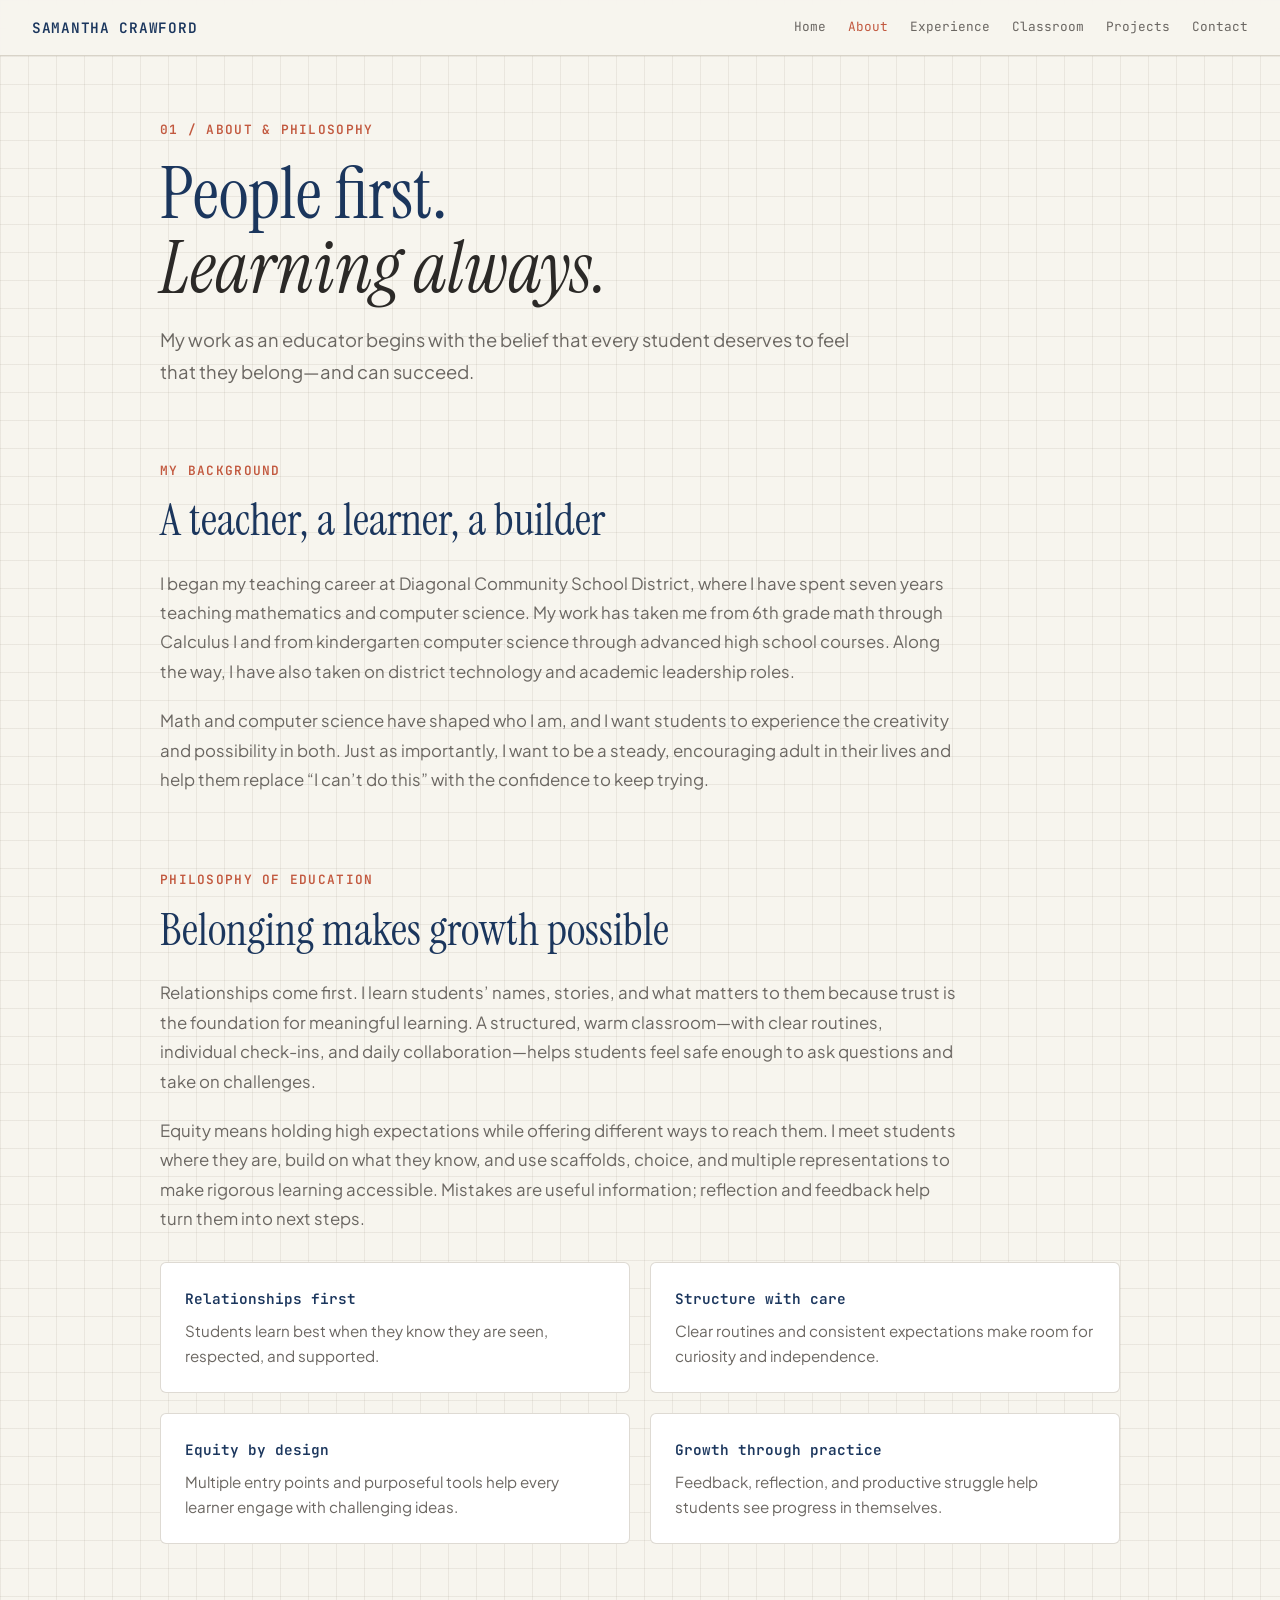
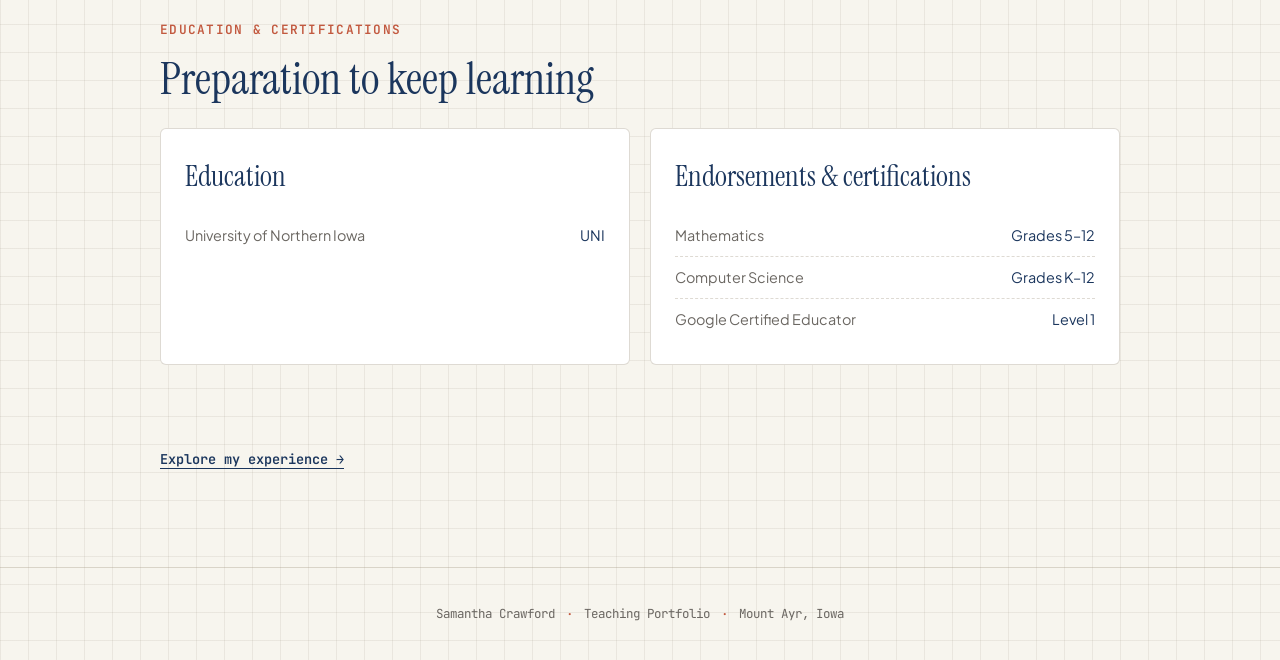
==== about.html @ a3347830 "Initial commit" ====
<!DOCTYPE html>
<html lang="en">
<head>
    <meta charset="UTF-8">
    <meta name="viewport" content="width=device-width, initial-scale=1.0">
    <meta name="description" content="Samantha Crawford's background, education, certifications, and philosophy of education.">
    <title>About &amp; Philosophy — Samantha Crawford</title>
    <link rel="preconnect" href="https://fonts.googleapis.com">
    <link rel="preconnect" href="https://fonts.gstatic.com" crossorigin>
    <link href="https://fonts.googleapis.com/css2?family=Instrument+Serif:ital@0;1&family=JetBrains+Mono:wght@400;500;600&family=Plus+Jakarta+Sans:wght@400;500;600;700&display=swap" rel="stylesheet">
    <link rel="stylesheet" href="styles.css">
</head>
<body>
    <header class="site-header">
        <a class="logo" href="index.html">Samantha Crawford</a>
        <nav aria-label="Main navigation">
            <a href="index.html">Home</a>
            <a href="about.html" aria-current="page">About</a>
            <a href="experience.html">Experience</a>
            <a href="classroom.html">Classroom</a>
            <a href="projects.html">Projects</a>
            <a href="contact.html">Contact</a>
        </nav>
    </header>

    <main>
        <div class="page-intro">
            <p class="eyebrow">01 / About &amp; Philosophy</p>
            <h1>People first.<br><span class="italic">Learning always.</span></h1>
            <p class="bio">My work as an educator begins with the belief that every student deserves to feel that they belong—and can succeed.</p>
        </div>

        <section>
            <div class="section-header">My background</div>
            <h2>A teacher, a learner, a builder</h2>
            <p class="philosophy-text">
                I began my teaching career at Diagonal Community School District, where I have spent seven years teaching mathematics and computer science. My work has taken me from 6th grade math through Calculus I and from kindergarten computer science through advanced high school courses. Along the way, I have also taken on district technology and academic leadership roles.
            </p>
            <p class="philosophy-text">
                Math and computer science have shaped who I am, and I want students to experience the creativity and possibility in both. Just as importantly, I want to be a steady, encouraging adult in their lives and help them replace “I can’t do this” with the confidence to keep trying.
            </p>
        </section>

        <section>
            <div class="section-header">Philosophy of education</div>
            <h2>Belonging makes growth possible</h2>
            <p class="philosophy-text">
                Relationships come first. I learn students’ names, stories, and what matters to them because trust is the foundation for meaningful learning. A structured, warm classroom—with clear routines, individual check-ins, and daily collaboration—helps students feel safe enough to ask questions and take on challenges.
            </p>
            <p class="philosophy-text">
                Equity means holding high expectations while offering different ways to reach them. I meet students where they are, build on what they know, and use scaffolds, choice, and multiple representations to make rigorous learning accessible. Mistakes are useful information; reflection and feedback help turn them into next steps.
            </p>
            <div class="pillars-grid">
                <article class="pillar-card">
                    <h3 class="pillar-title">Relationships first</h3>
                    <p class="pillar-desc">Students learn best when they know they are seen, respected, and supported.</p>
                </article>
                <article class="pillar-card">
                    <h3 class="pillar-title">Structure with care</h3>
                    <p class="pillar-desc">Clear routines and consistent expectations make room for curiosity and independence.</p>
                </article>
                <article class="pillar-card">
                    <h3 class="pillar-title">Equity by design</h3>
                    <p class="pillar-desc">Multiple entry points and purposeful tools help every learner engage with challenging ideas.</p>
                </article>
                <article class="pillar-card">
                    <h3 class="pillar-title">Growth through practice</h3>
                    <p class="pillar-desc">Feedback, reflection, and productive struggle help students see progress in themselves.</p>
                </article>
            </div>
        </section>

        <section>
            <div class="section-header">Education &amp; certifications</div>
            <h2>Preparation to keep learning</h2>
            <div class="courses-grid">
                <article class="course-box">
                    <h3>Education</h3>
                    <ul class="course-list">
                        <li><span>University of Northern Iowa</span><span>UNI</span></li>
                    </ul>
                </article>
                <article class="course-box">
                    <h3>Endorsements &amp; certifications</h3>
                    <ul class="course-list">
                        <li><span>Mathematics</span><span>Grades 5–12</span></li>
                        <li><span>Computer Science</span><span>Grades K–12</span></li>
                        <li><span>Google Certified Educator</span><span>Level 1</span></li>
                    </ul>
                </article>
            </div>
        </section>

        <div class="page-next">
            <a class="text-link" href="experience.html">Explore my experience <span aria-hidden="true">→</span></a>
        </div>
    </main>

    <footer>
        Samantha Crawford <span aria-hidden="true">·</span> Teaching Portfolio <span aria-hidden="true">·</span> Mount Ayr, Iowa
    </footer>
</body>
</html>
---- styles.css ----
:root {
    --bg-color: #f7f5ee;
    --grid-color: rgba(160, 150, 130, 0.15);
    --text-main: #2b2927;
    --text-muted: #6b6762;
    --primary: #1b365d;
    --accent: #c2593f;
    --card-bg: #fff;
    --border-color: rgba(160, 150, 130, 0.35);
}

* {
    box-sizing: border-box;
    margin: 0;
    padding: 0;
}

html {
    scroll-behavior: smooth;
}

body {
    min-width: 0;
    background-color: var(--bg-color);
    background-image:
        linear-gradient(to right, var(--grid-color) 1px, transparent 1px),
        linear-gradient(to bottom, var(--grid-color) 1px, transparent 1px);
    background-size: 28px 28px;
    color: var(--text-main);
    font-family: "Plus Jakarta Sans", sans-serif;
    line-height: 1.6;
}

a {
    color: inherit;
}

a:focus-visible {
    outline: 3px solid var(--accent);
    outline-offset: 4px;
}

.site-header {
    position: sticky;
    top: 0;
    z-index: 10;
    display: flex;
    align-items: center;
    justify-content: space-between;
    gap: 24px;
    padding: 16px 32px;
    border-bottom: 1px solid var(--border-color);
    background: rgba(247, 245, 238, 0.94);
    backdrop-filter: blur(8px);
}

.logo {
    flex-shrink: 0;
    color: var(--primary);
    font-family: "JetBrains Mono", monospace;
    font-size: 0.9rem;
    font-weight: 600;
    letter-spacing: 0.05em;
    text-decoration: none;
    text-transform: uppercase;
}

.site-header nav {
    display: flex;
    flex-wrap: wrap;
    justify-content: flex-end;
    gap: 8px 22px;
}

.site-header nav a {
    color: var(--text-muted);
    font-family: "JetBrains Mono", monospace;
    font-size: 0.8rem;
    text-decoration: none;
    transition: color 0.2s;
}

.site-header nav a:hover,
.site-header nav a[aria-current="page"] {
    color: var(--accent);
}

main {
    width: min(100% - 48px, 960px);
    margin: 0 auto;
    padding: 64px 0 96px;
}

.hero {
    margin-bottom: 76px;
}

.page-intro {
    margin-bottom: 72px;
}

.eyebrow,
.section-header,
.card-meta,
.routine-time,
.contact-label {
    color: var(--accent);
    font-family: "JetBrains Mono", monospace;
    font-size: 0.8rem;
    font-weight: 600;
    letter-spacing: 0.1em;
    text-transform: uppercase;
}

.eyebrow {
    margin-bottom: 16px;
}

.eyebrow span {
    padding: 0 4px;
}

h1,
h2,
.feature-title,
.card-title,
.exp-role {
    color: var(--primary);
    font-family: "Instrument Serif", Georgia, serif;
    font-weight: 400;
}

h1 {
    margin-bottom: 18px;
    font-size: clamp(3.2rem, 8vw, 4.5rem);
    line-height: 1.04;
}

h1 .italic {
    color: var(--text-main);
    font-style: italic;
}

.hero-title {
    margin-bottom: 20px;
    color: var(--primary);
    font-family: "JetBrains Mono", monospace;
    font-size: 1rem;
}

.bio {
    max-width: 720px;
    margin-bottom: 32px;
    color: var(--text-muted);
    font-size: 1.15rem;
    line-height: 1.75;
}

.actions {
    display: flex;
    flex-wrap: wrap;
    gap: 14px;
}

.btn-primary,
.btn-secondary {
    display: inline-flex;
    align-items: center;
    justify-content: center;
    min-height: 46px;
    padding: 11px 22px;
    border: 1.5px solid var(--primary);
    border-radius: 4px;
    font-family: "JetBrains Mono", monospace;
    font-size: 0.85rem;
    font-weight: 500;
    text-decoration: none;
    transition: background 0.2s, color 0.2s;
}

.btn-primary {
    background: var(--primary);
    color: #fff;
}

.btn-primary:hover {
    background: #122540;
}

.btn-secondary {
    background: transparent;
    color: var(--primary);
}

.btn-secondary:hover {
    background: rgba(27, 54, 93, 0.06);
}

section {
    margin-bottom: 76px;
}

.section-header {
    margin-bottom: 14px;
}

h2 {
    margin-bottom: 22px;
    font-size: clamp(2.2rem, 5vw, 2.8rem);
    line-height: 1.15;
}

.philosophy-text {
    max-width: 800px;
    margin-bottom: 20px;
    color: var(--text-muted);
    font-size: 1.05rem;
    line-height: 1.75;
}

.home-value {
    margin-bottom: 76px;
    padding: 32px;
    border: 1px solid var(--border-color);
    border-left: 4px solid var(--accent);
    border-radius: 6px;
    background: rgba(255, 255, 255, 0.75);
}

.philosophy-quote {
    margin-bottom: 16px;
    color: var(--primary);
    font-family: "Instrument Serif", Georgia, serif;
    font-size: clamp(2rem, 5vw, 2.8rem);
    font-style: italic;
    font-weight: 400;
    line-height: 1.2;
}

.text-link {
    color: var(--primary);
    font-family: "JetBrains Mono", monospace;
    font-size: 0.85rem;
    font-weight: 600;
    text-decoration-thickness: 1px;
    text-underline-offset: 4px;
}

.text-link:hover {
    color: var(--accent);
}

.feature-grid,
.lessons-grid,
.pillars-grid,
.courses-grid,
.routine-grid {
    display: grid;
    grid-template-columns: repeat(2, minmax(0, 1fr));
    gap: 20px;
}

.feature-card,
.project-card,
.pillar-card,
.course-box,
.routine-card,
.exp-item,
.note-card,
.contact-panel {
    border: 1px solid var(--border-color);
    border-radius: 6px;
    background: var(--card-bg);
}

.feature-card {
    display: flex;
    min-height: 190px;
    flex-direction: column;
    align-items: flex-start;
    padding: 24px;
    text-decoration: none;
    transition: border-color 0.2s, transform 0.2s;
}

a.feature-card:hover {
    transform: translateY(-2px);
    border-color: var(--accent);
}

.card-meta {
    margin-bottom: 10px;
    font-size: 0.7rem;
}

.feature-title {
    margin-bottom: 8px;
    font-size: 1.7rem;
    line-height: 1.2;
}

.feature-desc,
.card-desc,
.pillar-desc,
.exp-desc {
    color: var(--text-muted);
    font-size: 0.95rem;
    line-height: 1.65;
}

.pillars-grid {
    grid-template-columns: repeat(2, minmax(0, 1fr));
    margin-top: 28px;
}

.pillar-card,
.course-box,
.routine-card,
.project-card,
.note-card {
    padding: 24px;
}

.pillar-title {
    margin-bottom: 8px;
    color: var(--primary);
    font-family: "JetBrains Mono", monospace;
    font-size: 0.9rem;
    font-weight: 600;
}

.courses-grid {
    grid-template-columns: repeat(2, minmax(0, 1fr));
}

.course-box h3 {
    margin-bottom: 16px;
    color: var(--primary);
    font-family: "Instrument Serif", Georgia, serif;
    font-size: 1.8rem;
    font-weight: 400;
}

.course-list {
    list-style: none;
}

.course-list li {
    display: flex;
    justify-content: space-between;
    gap: 16px;
    padding: 9px 0;
    border-bottom: 1px dashed var(--border-color);
    color: var(--text-muted);
    font-size: 0.9rem;
}

.course-list li:last-child {
    border-bottom: 0;
}

.course-list li span:last-child {
    color: var(--primary);
    text-align: right;
}

.timeline {
    display: grid;
    gap: 16px;
}

.exp-item {
    padding: 24px 28px;
}

.exp-role {
    margin-bottom: 4px;
    font-size: 1.75rem;
}

.exp-company {
    margin-bottom: 12px;
    color: var(--accent);
    font-family: "JetBrains Mono", monospace;
    font-size: 0.77rem;
    text-transform: uppercase;
}

.routine-grid {
    margin: 28px 0 20px;
}

.routine-time {
    display: inline-block;
    margin-bottom: 8px;
    font-size: 0.72rem;
}

.routine-card .card-title,
.project-card .card-title {
    margin-bottom: 8px;
    font-size: 1.65rem;
}

.note-card {
    padding: 22px 24px;
    background: rgba(255, 255, 255, 0.75);
}

.project-card {
    display: flex;
    min-height: 220px;
    flex-direction: column;
    align-items: flex-start;
}

.project-card .tags {
    display: flex;
    flex-wrap: wrap;
    gap: 8px;
    margin-top: auto;
    padding-top: 16px;
}

.tag {
    padding: 3px 8px;
    border: 1px solid var(--border-color);
    border-radius: 4px;
    background: rgba(160, 150, 130, 0.1);
    color: var(--text-main);
    font-family: "JetBrains Mono", monospace;
    font-size: 0.7rem;
}

.resume-frame {
    overflow: hidden;
    min-height: 480px;
    border: 1px solid var(--border-color);
    border-radius: 6px;
    background: var(--card-bg);
}

.resume-frame iframe {
    display: block;
    width: 100%;
    height: 600px;
    border: 0;
}

.contact-panel {
    padding: 32px;
}

.contact-list {
    display: grid;
    gap: 0;
    margin: 24px 0;
    border-top: 1px solid var(--border-color);
}

.contact-link {
    display: flex;
    flex-wrap: wrap;
    justify-content: space-between;
    gap: 8px 24px;
    padding: 14px 0;
    border-bottom: 1px solid var(--border-color);
    color: var(--text-main);
    text-decoration: none;
}

.contact-link span:last-child {
    overflow-wrap: anywhere;
}

a.contact-link:hover span:last-child {
    color: var(--accent);
}

.contact-label {
    font-size: 0.72rem;
}

.page-next {
    padding-top: 4px;
}

footer {
    padding: 36px 24px;
    border-top: 1px solid var(--border-color);
    color: var(--text-muted);
    font-family: "JetBrains Mono", monospace;
    font-size: 0.78rem;
    text-align: center;
}

footer span {
    padding: 0 4px;
    color: var(--accent);
}

@media (max-width: 760px) {
    .site-header {
        position: static;
        align-items: flex-start;
        flex-direction: column;
        gap: 14px;
        padding: 16px 22px;
    }

    .site-header nav {
        justify-content: flex-start;
        gap: 8px 16px;
    }

    main {
        width: min(100% - 40px, 960px);
        padding: 44px 0 72px;
    }

    .hero {
        margin-bottom: 56px;
    }

    .page-intro {
        margin-bottom: 52px;
    }

    section,
    .home-value {
        margin-bottom: 56px;
    }
}

@media (max-width: 560px) {
    .feature-grid,
    .lessons-grid,
    .pillars-grid,
    .courses-grid,
    .routine-grid {
        grid-template-columns: 1fr;
    }

    .home-value,
    .contact-panel {
        padding: 22px;
    }

    .exp-item {
        padding: 20px;
    }

    .resume-frame {
        min-height: 360px;
    }

    .resume-frame iframe {
        height: 380px;
    }
}

@media (prefers-reduced-motion: reduce) {
    html {
        scroll-behavior: auto;
    }

    *,
    *::before,
    *::after {
        transition-duration: 0.01ms !important;
    }
}
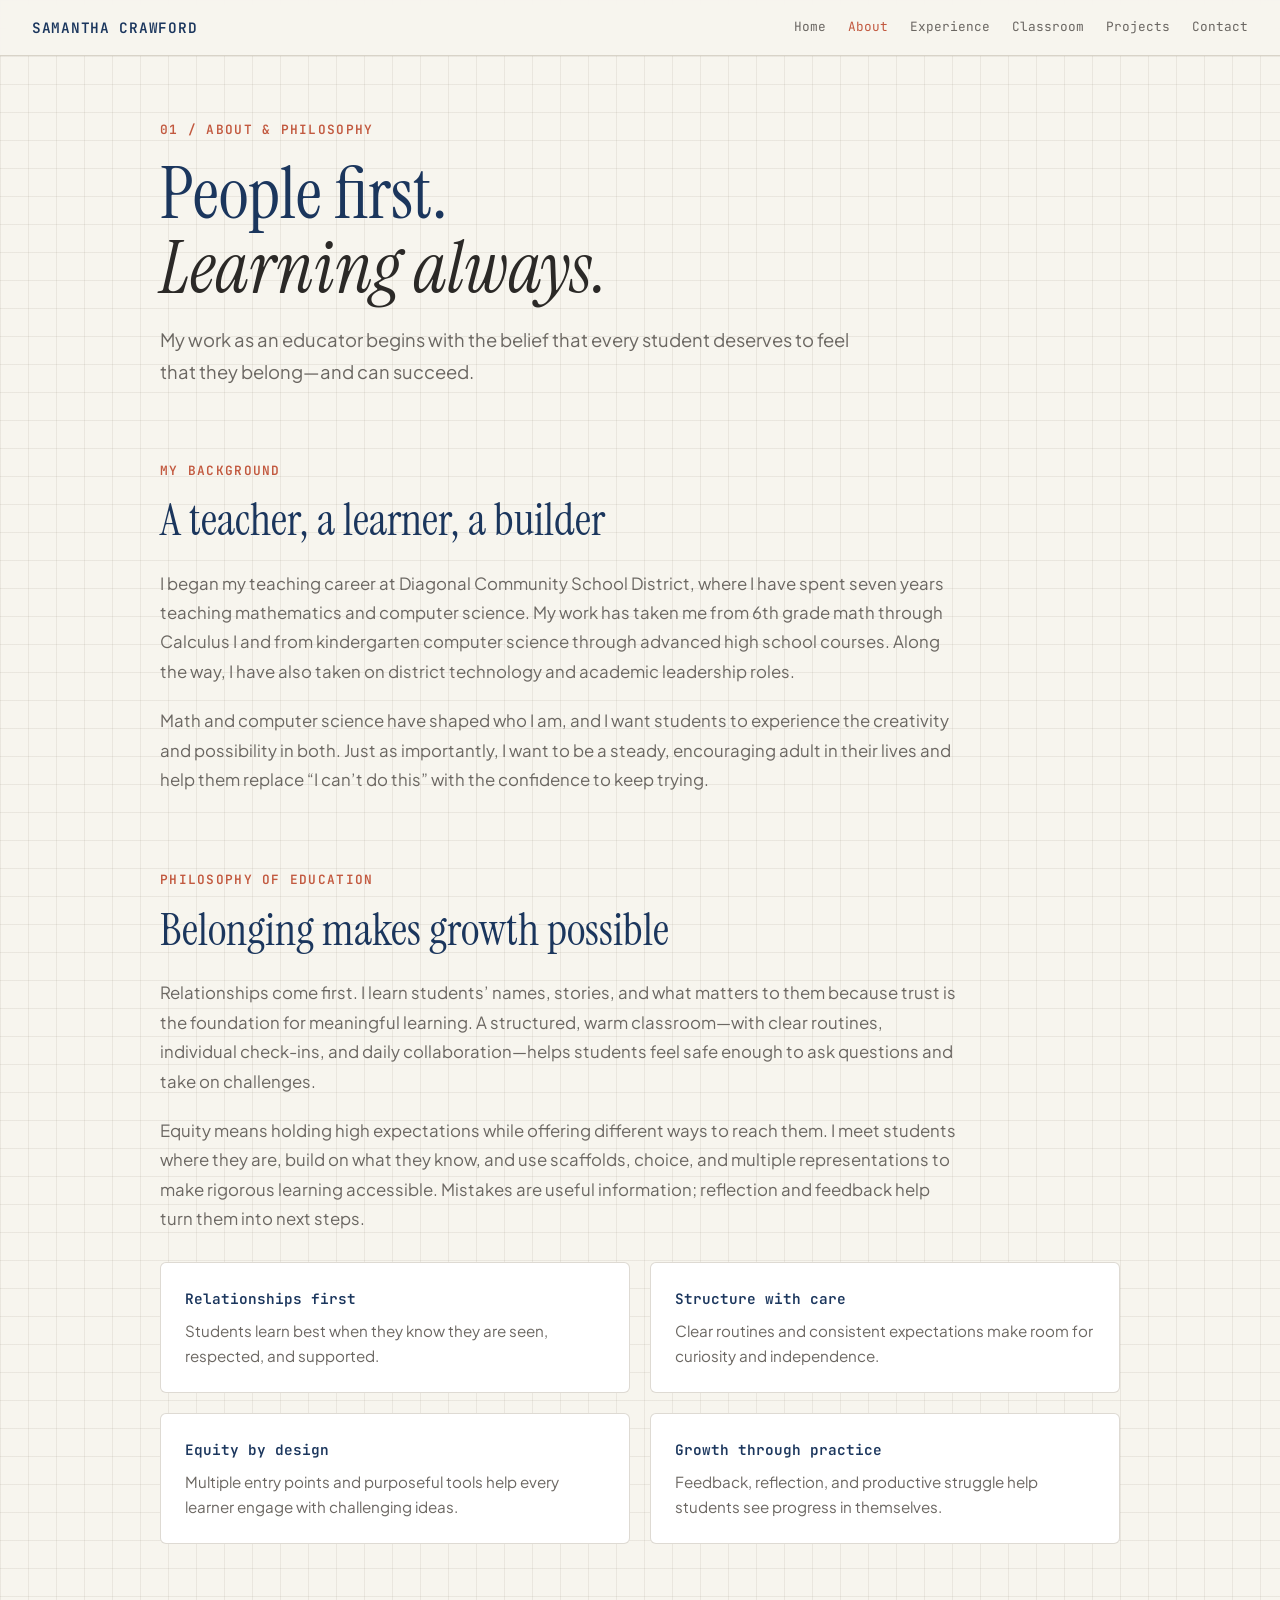
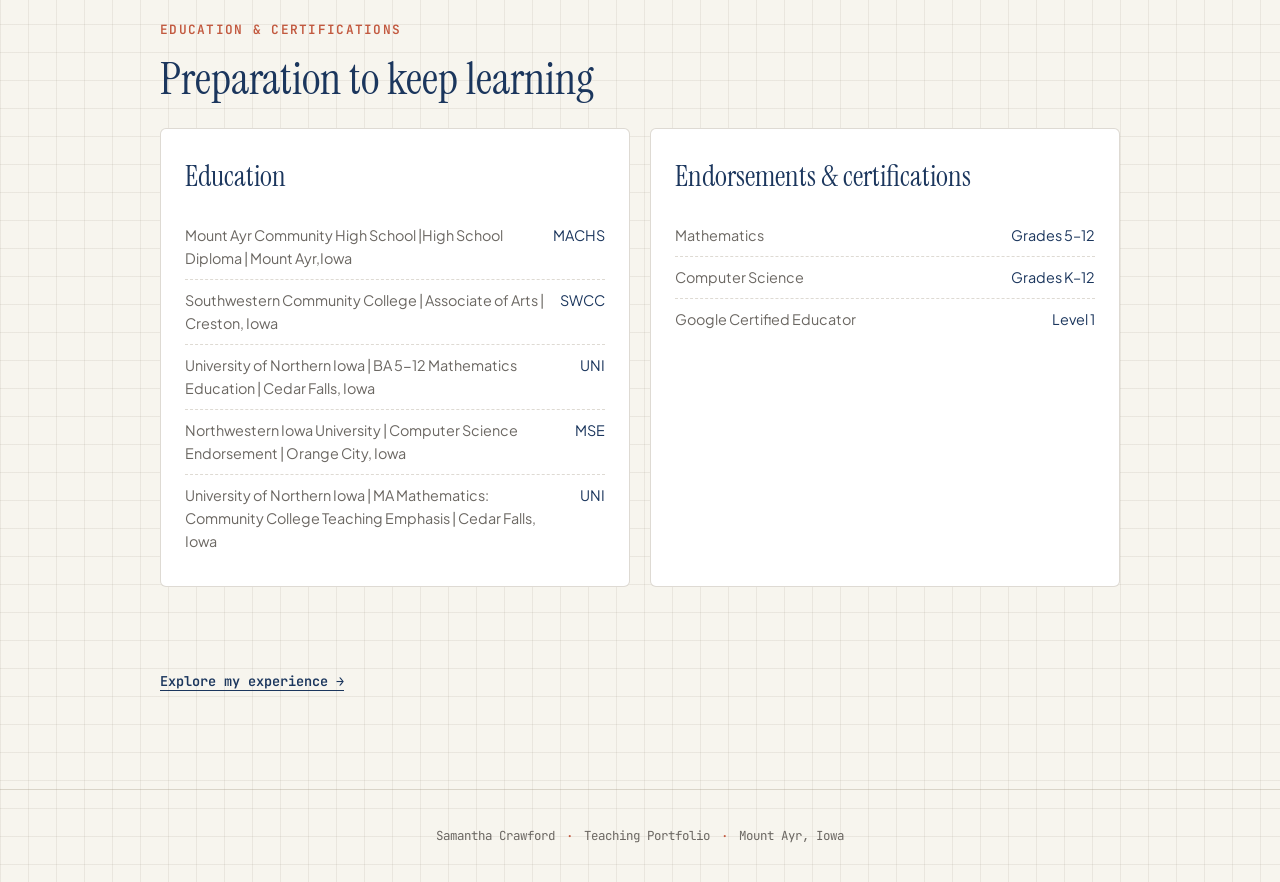
==== commit 8457056a: "updated the education experience" ====
--- a/about.html
+++ b/about.html
@@ -77,7 +77,11 @@
                 <article class="course-box">
                     <h3>Education</h3>
                     <ul class="course-list">
-                        <li><span>University of Northern Iowa</span><span>UNI</span></li>
+                        <li><span>Mount Ayr Community High School |High School Diploma | Mount Ayr,Iowa </span><span>MACHS</span></li>
+                        <li><span>Southwestern Community College | Associate of Arts | Creston, Iowa </span><span>SWCC</span></li>
+                        <li><span>University of Northern Iowa | BA  5-12 Mathematics Education | Cedar Falls, Iowa</span><span>UNI</span></li>
+                        <li><span>Northwestern Iowa University | Computer Science Endorsement | Orange City, Iowa</span><span>MSE</span></li>
+                        <li><span>University of Northern Iowa | MA Mathematics: Community College Teaching Emphasis  | Cedar Falls, Iowa</span><span>UNI</span></li>
                     </ul>
                 </article>
                 <article class="course-box">
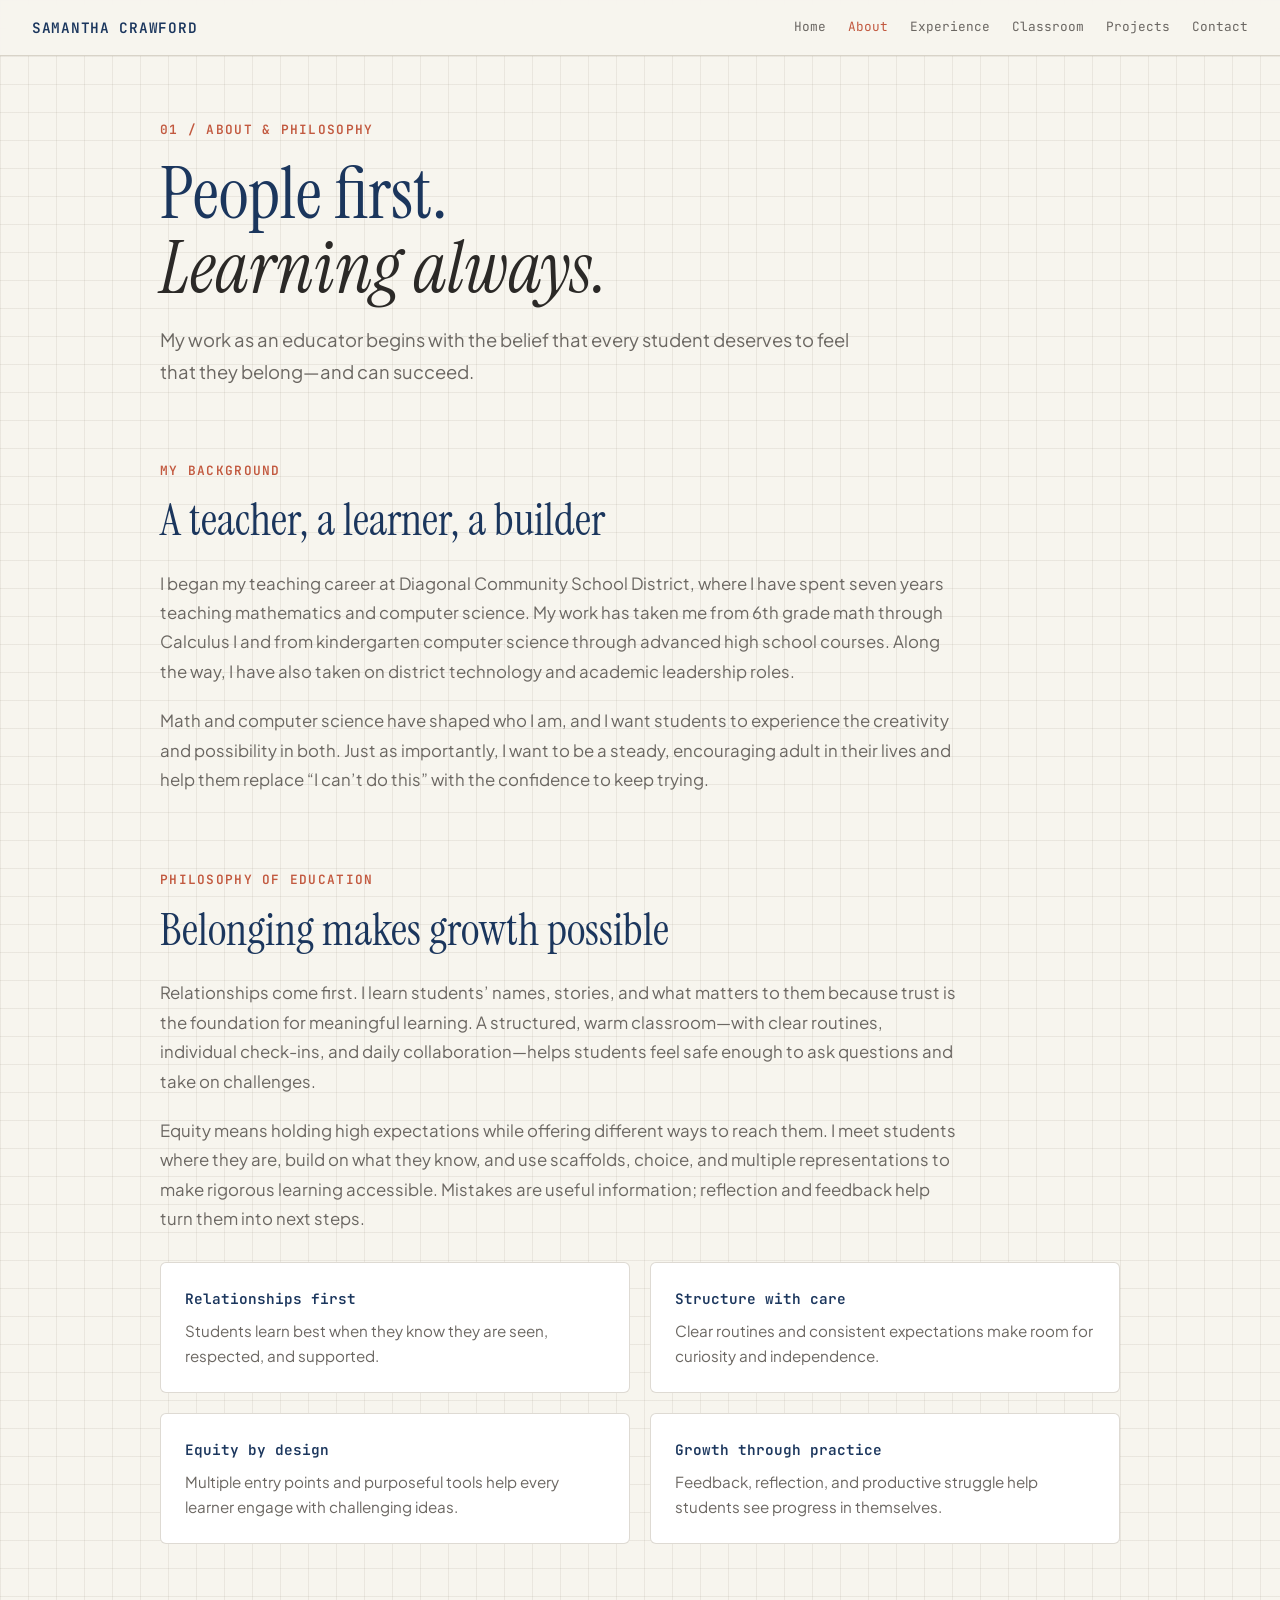
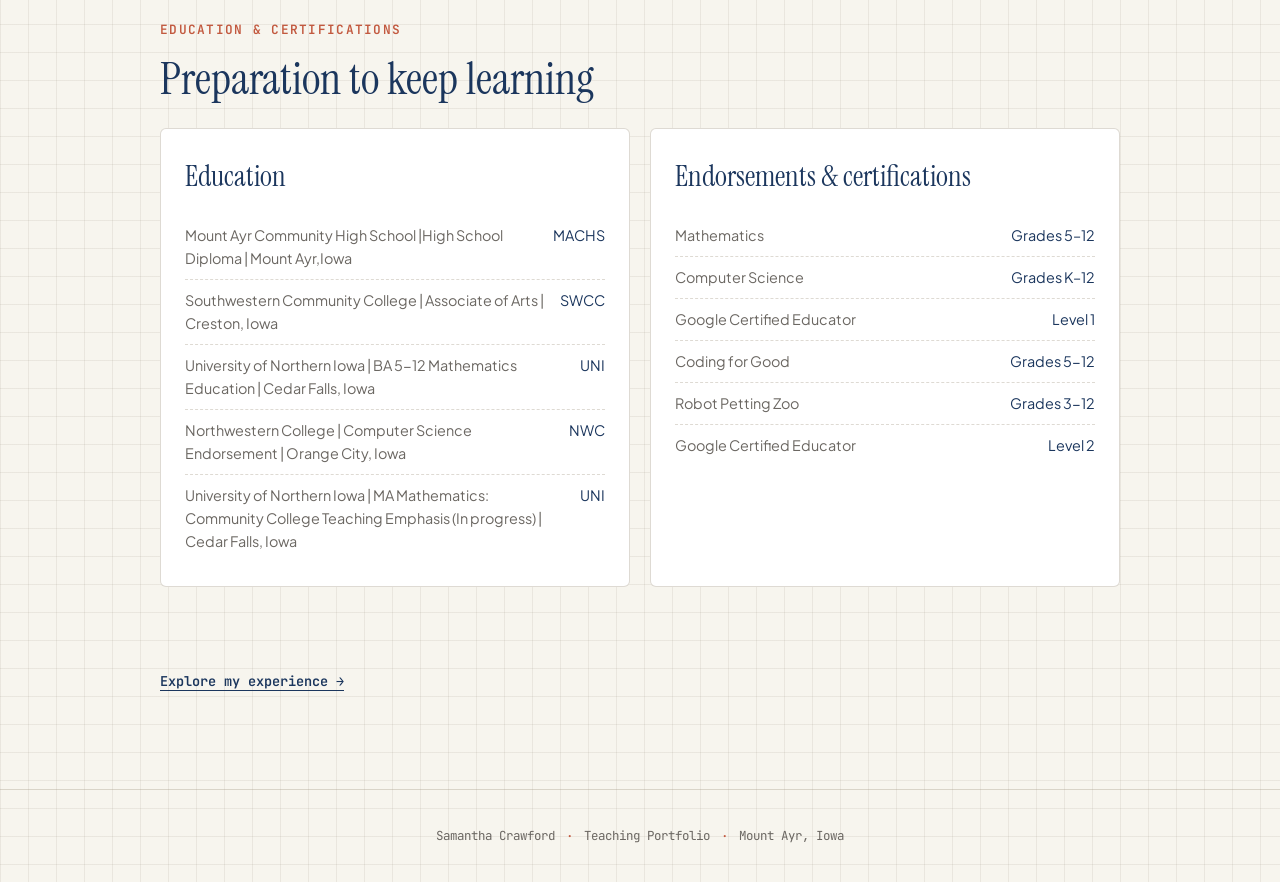
==== commit 653de088: "Endorsement update" ====
--- a/about.html
+++ b/about.html
@@ -80,8 +80,8 @@
                         <li><span>Mount Ayr Community High School |High School Diploma | Mount Ayr,Iowa </span><span>MACHS</span></li>
                         <li><span>Southwestern Community College | Associate of Arts | Creston, Iowa </span><span>SWCC</span></li>
                         <li><span>University of Northern Iowa | BA  5-12 Mathematics Education | Cedar Falls, Iowa</span><span>UNI</span></li>
-                        <li><span>Northwestern Iowa University | Computer Science Endorsement | Orange City, Iowa</span><span>MSE</span></li>
-                        <li><span>University of Northern Iowa | MA Mathematics: Community College Teaching Emphasis  | Cedar Falls, Iowa</span><span>UNI</span></li>
+                        <li><span>Northwestern College | Computer Science Endorsement | Orange City, Iowa</span><span>NWC</span></li>
+                        <li><span>University of Northern Iowa | MA Mathematics: Community College Teaching Emphasis (In progress) | Cedar Falls, Iowa</span><span>UNI</span></li>
                     </ul>
                 </article>
                 <article class="course-box">
@@ -90,6 +90,9 @@
                         <li><span>Mathematics</span><span>Grades 5–12</span></li>
                         <li><span>Computer Science</span><span>Grades K–12</span></li>
                         <li><span>Google Certified Educator</span><span>Level 1</span></li>
+                        <li><span>Coding for Good</span><span>Grades 5-12</span></li>
+                        <li><span>Robot Petting Zoo</span><span>Grades 3-12</span></li>
+                        <li><span>Google Certified Educator</span><span>Level 2</span></li>
                     </ul>
                 </article>
             </div>
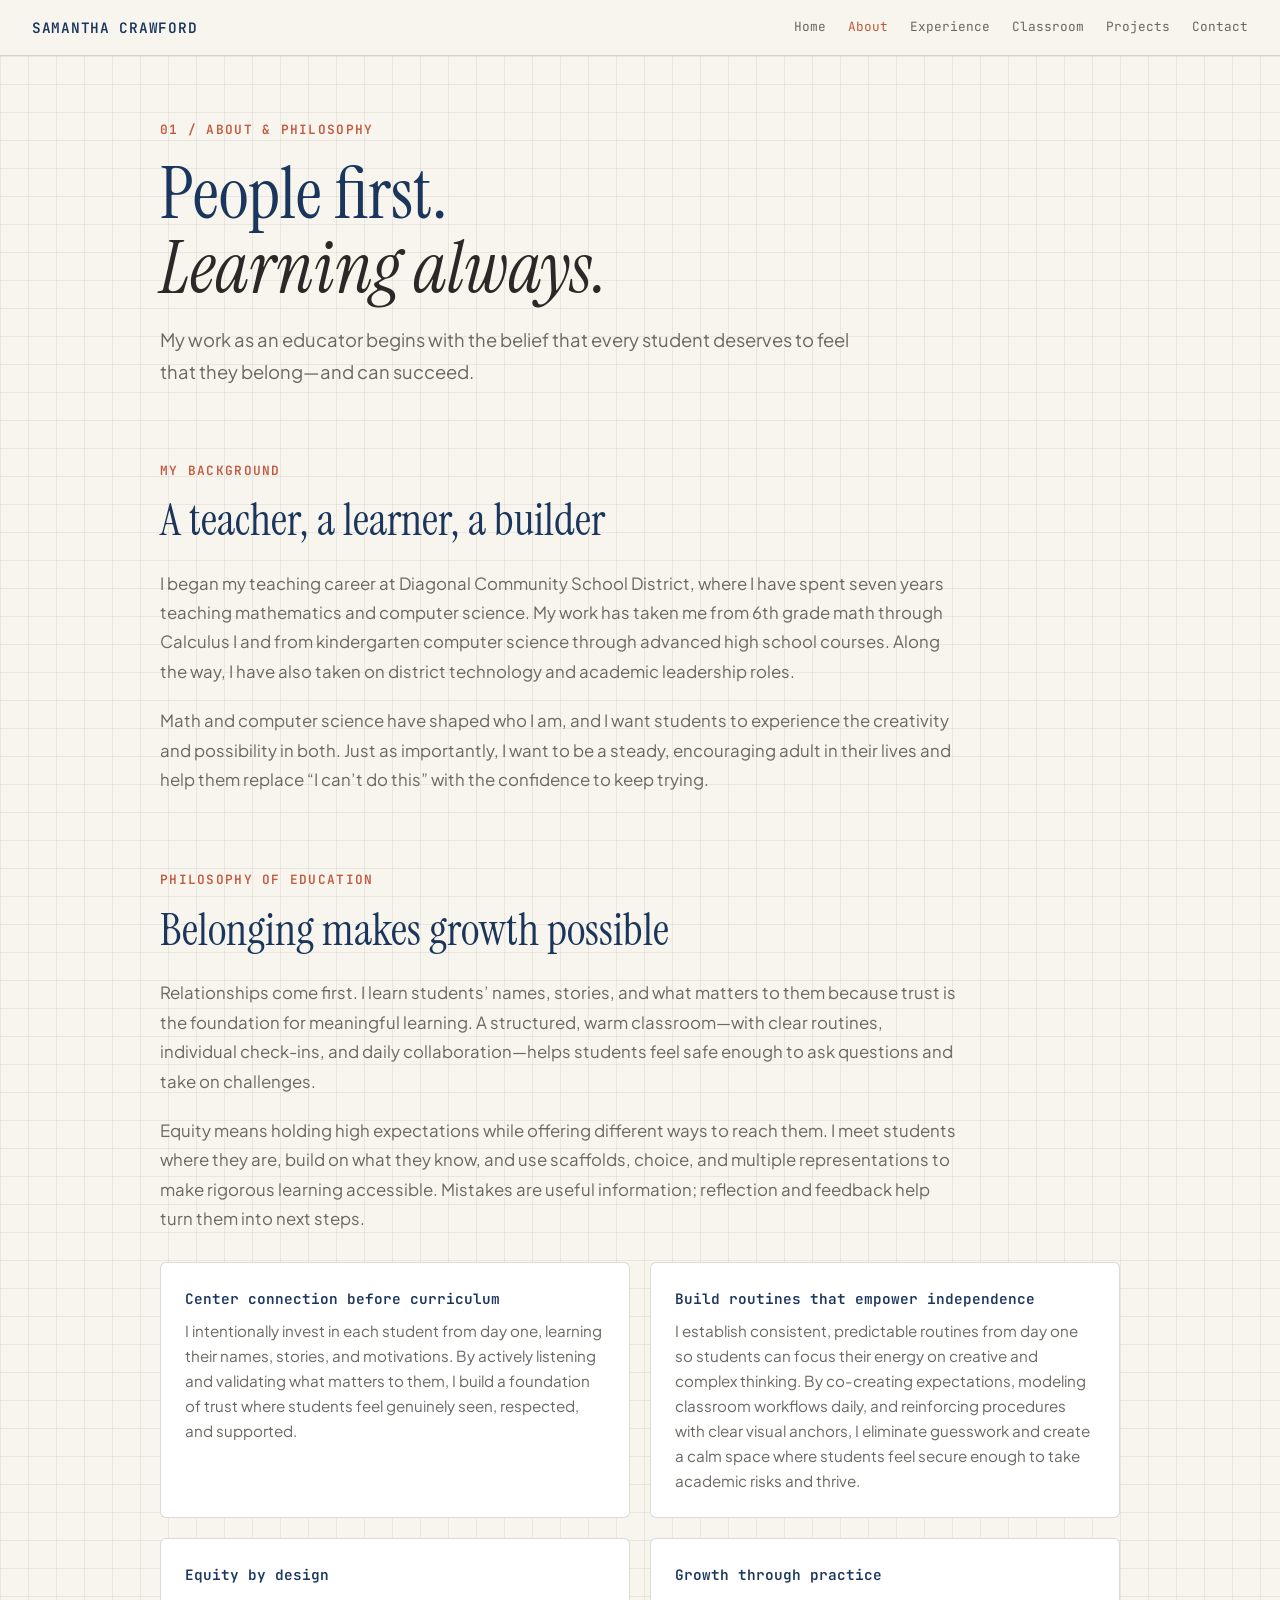
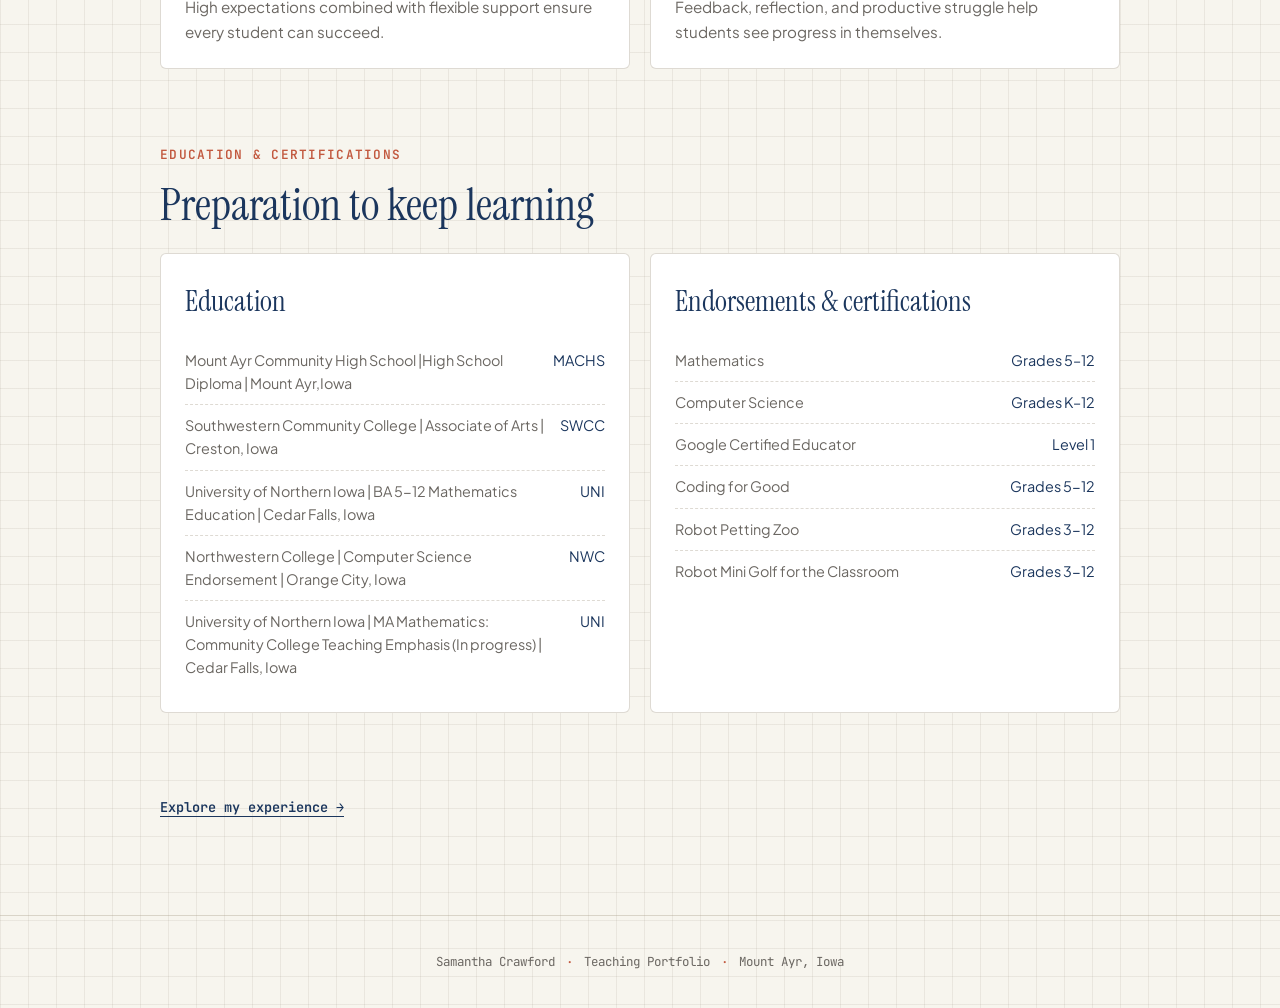
==== commit d20aa5c0: "Change Pillar Card" ====
--- a/about.html
+++ b/about.html
@@ -52,16 +52,16 @@
             </p>
             <div class="pillars-grid">
                 <article class="pillar-card">
-                    <h3 class="pillar-title">Relationships first</h3>
-                    <p class="pillar-desc">Students learn best when they know they are seen, respected, and supported.</p>
+                    <h3 class="pillar-title">Center connection before curriculum</h3>
+                    <p class="pillar-desc">I intentionally invest in each student from day one, learning their names, stories, and motivations. By actively listening and validating what matters to them, I build a foundation of trust where students feel genuinely seen, respected, and supported.</p>
                 </article>
                 <article class="pillar-card">
-                    <h3 class="pillar-title">Structure with care</h3>
-                    <p class="pillar-desc">Clear routines and consistent expectations make room for curiosity and independence.</p>
+                    <h3 class="pillar-title">Build routines that empower independence</h3>
+                    <p class="pillar-desc">I establish consistent, predictable routines from day one so students can focus their energy on creative and complex thinking. By co-creating expectations, modeling classroom workflows daily, and reinforcing procedures with clear visual anchors, I eliminate guesswork and create a calm space where students feel secure enough to take academic risks and thrive.</p>
                 </article>
                 <article class="pillar-card">
                     <h3 class="pillar-title">Equity by design</h3>
-                    <p class="pillar-desc">Multiple entry points and purposeful tools help every learner engage with challenging ideas.</p>
+                    <p class="pillar-desc">High expectations combined with flexible support ensure every student can succeed.</p>
                 </article>
                 <article class="pillar-card">
                     <h3 class="pillar-title">Growth through practice</h3>
@@ -92,7 +92,7 @@
                         <li><span>Google Certified Educator</span><span>Level 1</span></li>
                         <li><span>Coding for Good</span><span>Grades 5-12</span></li>
                         <li><span>Robot Petting Zoo</span><span>Grades 3-12</span></li>
-                        <li><span>Google Certified Educator</span><span>Level 2</span></li>
+                        <li><span>Robot Mini Golf for the Classroom</span><span>Grades 3-12</span></li>
                     </ul>
                 </article>
             </div>
